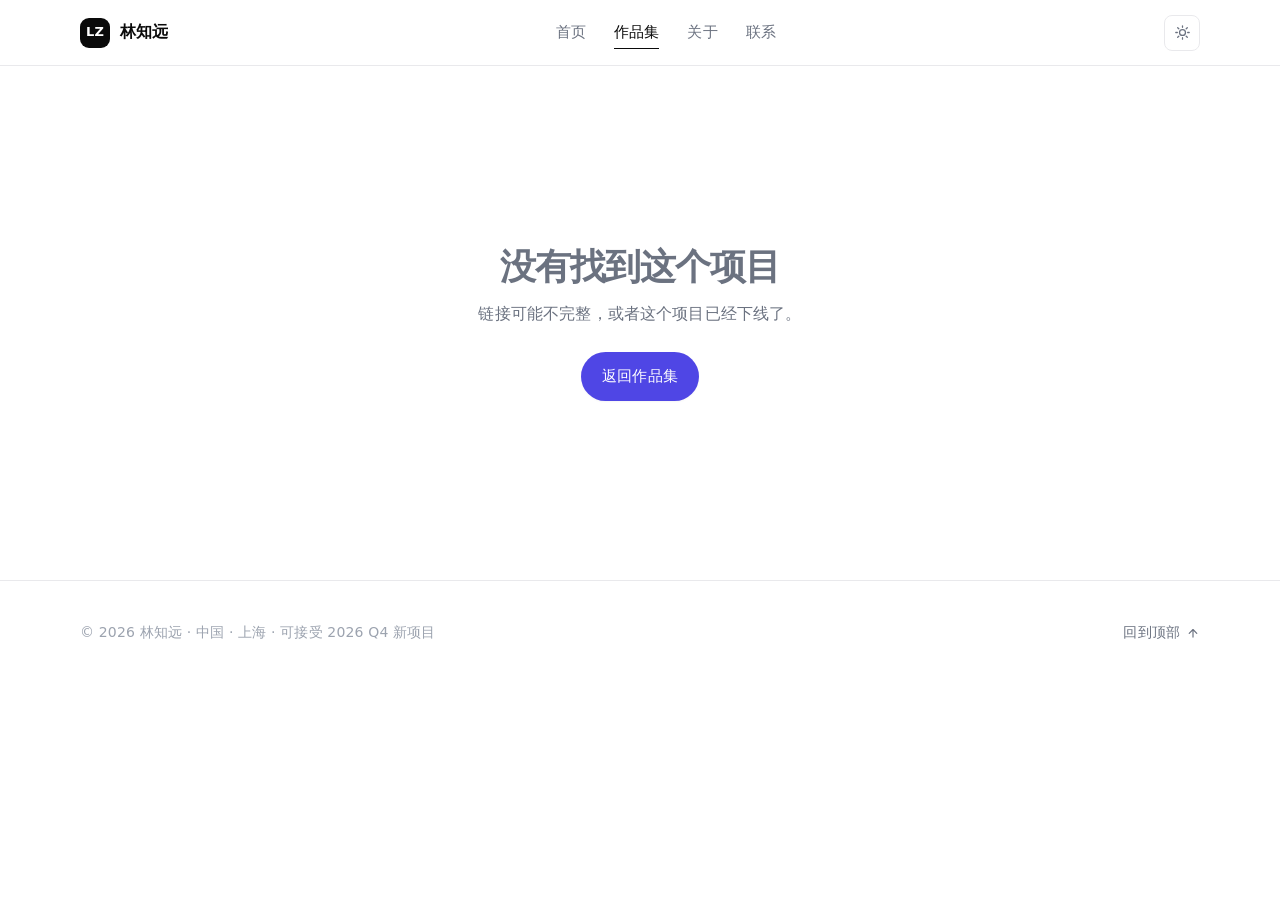
==== project.html @ 0f6c1aab "补齐作品详情页 project.html 与 js/project.js" ====
<!DOCTYPE html>
<html lang="zh-CN" data-page="project">
<head>
<meta charset="UTF-8">
<meta name="viewport" content="width=device-width, initial-scale=1">
<title>作品详情 — 林知远</title>
<meta name="description" content="项目详情：背景、过程与结果。">
<meta name="theme-color" content="#ffffff">
<script>
  (function () {
    try {
      var t = localStorage.getItem("theme");
      if (t !== "light" && t !== "dark") {
        t = window.matchMedia("(prefers-color-scheme: dark)").matches ? "dark" : "light";
      }
      document.documentElement.setAttribute("data-theme", t);
    } catch (e) {
      document.documentElement.setAttribute("data-theme", "light");
    }
  })();
</script>
<link rel="stylesheet" href="css/style.css">
<script src="https://beacon.cdn.qq.com/sdk/4.5.9/beacon_web.min.js"></script>
<script>
(function(){
  try{
    var beacon=new BeaconAction({
      appkey:'0WEB06U85YBSLJNL',
      versionCode:'1.0.0',
      channelID:'share',
      delay:1000,
      sessionDuration:30*60*1000,
      isOversea:true,
      needReportRqdEvent:false
    });
    beacon.onDirectUserAction('preview_page_view',{
      'url':location.href,
      'referrer':document.referrer,
      'title':document.title,
      'sandbox_id':'9fe0d0391ddb462aa90e1ad911d8eac5'
    });
  }catch(e){}
})();
</script></head>
<body>

<a class="skip-link" href="#main">跳到主要内容</a>

<header class="site-header">
  <div class="container">
    <a class="brand" href="index.html" aria-label="返回首页">
      <span class="brand__mark" id="brand-initials">LZ</span>
      <span id="brand-name">林知远</span>
    </a>

    <nav class="nav" id="nav-desktop" aria-label="主导航"></nav>

    <div class="header__actions">
      <button class="icon-btn theme-toggle" id="theme-toggle" type="button"
              aria-label="切换深浅色主题" title="切换深浅色主题">
        <svg class="icon-sun" viewBox="0 0 24 24" fill="none" stroke="currentColor" stroke-width="1.8"
             stroke-linecap="round" aria-hidden="true">
          <circle cx="12" cy="12" r="4.2"/>
          <path d="M12 2.5v2.2M12 19.3v2.2M2.5 12h2.2M19.3 12h2.2M5.2 5.2l1.6 1.6M17.2 17.2l1.6 1.6M18.8 5.2l-1.6 1.6M6.8 17.2l-1.6 1.6"/>
        </svg>
        <svg class="icon-moon" viewBox="0 0 24 24" fill="none" stroke="currentColor" stroke-width="1.8"
             stroke-linecap="round" stroke-linejoin="round" aria-hidden="true">
          <path d="M20.5 14.4A8.6 8.6 0 1 1 9.6 3.5a7 7 0 0 0 10.9 10.9Z"/>
        </svg>
      </button>

      <button class="icon-btn menu-btn" id="menu-toggle" type="button"
              aria-label="打开菜单" aria-expanded="false" aria-controls="nav-mobile">
        <svg viewBox="0 0 24 24" fill="none" stroke="currentColor" stroke-width="1.8"
             stroke-linecap="round" aria-hidden="true">
          <path d="M4 7h16M4 12h16M4 17h16"/>
        </svg>
      </button>
    </div>
  </div>
</header>

<nav class="mobile-nav" id="nav-mobile" data-open="false" aria-label="移动端导航"></nav>

<main id="main">

  <!-- 未找到作品时的兜底 -->
  <section class="section" id="not-found" hidden>
    <div class="container">
      <div class="empty">
        <h1 class="h2" style="margin-bottom: 12px;">没有找到这个项目</h1>
        <p style="margin-bottom: 24px;">链接可能不完整，或者这个项目已经下线了。</p>
        <a class="btn btn--primary" href="work.html">返回作品集</a>
      </div>
    </div>
  </section>

  <!-- 详情内容 -->
  <div id="project-root" hidden>

    <section class="detail-head">
      <div class="container">
        <div class="detail-head__inner">
          <a class="back-link" href="work.html">
            <svg viewBox="0 0 24 24" fill="none" stroke="currentColor" stroke-width="2"
                 stroke-linecap="round" stroke-linejoin="round" aria-hidden="true">
              <path d="M19 12H6M11.5 5.5 5 12l6.5 6.5"/>
            </svg>
            返回作品集
          </a>
          <span class="eyebrow" id="p-category"></span>
          <h1 class="detail-title" id="p-title"></h1>
          <p class="lead" id="p-summary"></p>
        </div>
      </div>
    </section>

    <section class="section" style="padding-top: 0;">
      <div class="container">
        <div class="detail-cover" id="p-cover"></div>
      </div>
    </section>

    <section class="section section--tight">
      <div class="container detail-body">
        <aside class="spec" id="p-spec" aria-label="项目信息"></aside>
        <div>
          <div class="prose" id="p-body"></div>
          <div class="gallery" id="p-gallery"></div>
        </div>
      </div>
    </section>

    <section class="section section--tight">
      <div class="container">
        <div class="pager" id="p-pager"></div>
      </div>
    </section>

  </div>

</main>

<footer class="site-footer">
  <div class="container">
    <span id="footer-copy"></span>
    <a class="to-top" href="#main">
      回到顶部
      <svg viewBox="0 0 24 24" fill="none" stroke="currentColor" stroke-width="2"
           stroke-linecap="round" stroke-linejoin="round" aria-hidden="true">
        <path d="M12 19V6M5.5 12.5 12 6l6.5 6.5"/>
      </svg>
    </a>
  </div>
</footer>

<script src="js/data.js"></script>
<script src="js/main.js"></script>
<script src="js/project.js"></script>
</body>
</html>
---- css/style.css ----
/* ==========================================================================
   style.css — 极简现代个人站
   1) 设计令牌  2) 基础重置  3) 排版  4) 布局  5) 组件  6) 页面区块  7) 响应式
   ========================================================================== */

/* --------------------------------------------------------------------------
   1. 设计令牌
   -------------------------------------------------------------------------- */
:root {
  /* 颜色 — 浅色 */
  --bg: #ffffff;
  --bg-subtle: #fafafa;
  --bg-elev: #ffffff;
  --fg: #0a0a0a;
  --fg-muted: #6b7280;
  --fg-faint: #9ca3af;
  --line: #e9e9ec;
  --line-strong: #d6d6db;
  --accent: #4f46e5;
  --accent-hover: #4338ca;
  --accent-soft: rgba(79, 70, 229, 0.08);
  --accent-fg: #ffffff;
  --header-bg: rgba(255, 255, 255, 0.78);
  --shadow-sm: 0 1px 2px rgba(10, 10, 10, 0.04);
  --shadow-md: 0 10px 30px rgba(10, 10, 10, 0.07);
  --shadow-lg: 0 24px 60px rgba(10, 10, 10, 0.12);
  --glow: radial-gradient(circle at 50% 50%, rgba(79, 70, 229, 0.14), transparent 68%);

  /* 尺寸 */
  --container: 1120px;
  --gutter: 24px;
  --header-h: 66px;
  --radius-sm: 8px;
  --radius: 12px;
  --radius-lg: 18px;
  --radius-full: 999px;

  /* 字体 */
  --font-sans: system-ui, -apple-system, "Inter", "Segoe UI", "PingFang SC",
    "Hiragino Sans GB", "Microsoft YaHei", "Noto Sans SC", sans-serif;
  --font-mono: ui-monospace, SFMono-Regular, "SF Mono", Menlo, Consolas, monospace;

  /* 动效 */
  --ease: cubic-bezier(0.22, 0.68, 0.24, 1);
  --dur: 0.28s;

  color-scheme: light;
}

[data-theme="dark"] {
  --bg: #0b0b0c;
  --bg-subtle: #101012;
  --bg-elev: #151517;
  --fg: #f4f4f5;
  --fg-muted: #a1a1aa;
  --fg-faint: #71717a;
  --line: #26262a;
  --line-strong: #3a3a40;
  --accent: #818cf8;
  --accent-hover: #a5b4fc;
  --accent-soft: rgba(129, 140, 248, 0.13);
  --accent-fg: #0b0b0c;
  --header-bg: rgba(11, 11, 12, 0.74);
  --shadow-sm: 0 1px 2px rgba(0, 0, 0, 0.5);
  --shadow-md: 0 10px 30px rgba(0, 0, 0, 0.5);
  --shadow-lg: 0 24px 60px rgba(0, 0, 0, 0.62);
  --glow: radial-gradient(circle at 50% 50%, rgba(129, 140, 248, 0.16), transparent 68%);

  color-scheme: dark;
}

/* --------------------------------------------------------------------------
   2. 基础重置
   -------------------------------------------------------------------------- */
*,
*::before,
*::after {
  box-sizing: border-box;
}

html {
  -webkit-text-size-adjust: 100%;
  scroll-behavior: smooth;
  scroll-padding-top: calc(var(--header-h) + 16px);
}

body {
  margin: 0;
  background: var(--bg);
  color: var(--fg);
  font-family: var(--font-sans);
  font-size: 16px;
  line-height: 1.7;
  letter-spacing: 0.01em;
  -webkit-font-smoothing: antialiased;
  -moz-osx-font-smoothing: grayscale;
  transition: background-color var(--dur) var(--ease), color var(--dur) var(--ease);
}

img,
svg {
  display: block;
  max-width: 100%;
}

a {
  color: inherit;
  text-decoration: none;
}

button {
  font: inherit;
  color: inherit;
  background: none;
  border: 0;
  cursor: pointer;
}

ul,
ol {
  margin: 0;
  padding: 0;
  list-style: none;
}

h1,
h2,
h3,
h4,
p {
  margin: 0;
}

:focus-visible {
  outline: 2px solid var(--accent);
  outline-offset: 3px;
  border-radius: 4px;
}

::selection {
  background: var(--accent-soft);
  color: var(--fg);
}

/* 跳到主内容 */
.skip-link {
  position: absolute;
  left: 16px;
  top: -60px;
  z-index: 100;
  padding: 10px 16px;
  background: var(--fg);
  color: var(--bg);
  border-radius: var(--radius-sm);
  font-size: 0.875rem;
  transition: top 0.2s var(--ease);
}
.skip-link:focus {
  top: 16px;
}

/* --------------------------------------------------------------------------
   3. 排版
   -------------------------------------------------------------------------- */
.display {
  font-size: clamp(2.4rem, 6.2vw, 4.25rem);
  line-height: 1.08;
  letter-spacing: -0.035em;
  font-weight: 600;
}

.h2 {
  font-size: clamp(1.6rem, 3.4vw, 2.25rem);
  line-height: 1.2;
  letter-spacing: -0.025em;
  font-weight: 600;
}

.h3 {
  font-size: clamp(1.1rem, 2vw, 1.3rem);
  line-height: 1.35;
  letter-spacing: -0.015em;
  font-weight: 600;
}

.eyebrow {
  display: inline-flex;
  align-items: center;
  gap: 8px;
  font-size: 0.78rem;
  font-weight: 500;
  letter-spacing: 0.14em;
  text-transform: uppercase;
  color: var(--accent);
}

.eyebrow::before {
  content: "";
  width: 6px;
  height: 6px;
  border-radius: 50%;
  background: var(--accent);
}

.lead {
  font-size: clamp(1rem, 1.6vw, 1.125rem);
  color: var(--fg-muted);
  max-width: 62ch;
}

.muted {
  color: var(--fg-muted);
}

.faint {
  color: var(--fg-faint);
}

.prose p + p {
  margin-top: 1.15em;
}

.prose {
  color: var(--fg-muted);
  font-size: 1.0625rem;
  max-width: 68ch;
}

.prose strong {
  color: var(--fg);
  font-weight: 600;
}

/* --------------------------------------------------------------------------
   4. 布局
   -------------------------------------------------------------------------- */
.container {
  width: min(100% - var(--gutter) * 2, var(--container));
  margin-inline: auto;
}

.section {
  padding-block: clamp(64px, 9vw, 120px);
}

.section--tight {
  padding-block: clamp(48px, 6vw, 80px);
}

.section--subtle {
  background: var(--bg-subtle);
  border-block: 1px solid var(--line);
}

.section-head {
  display: flex;
  align-items: flex-end;
  justify-content: space-between;
  gap: 24px;
  flex-wrap: wrap;
  margin-bottom: clamp(32px, 4vw, 48px);
}

.section-head__text {
  display: flex;
  flex-direction: column;
  gap: 12px;
}

.rule {
  height: 1px;
  background: var(--line);
  border: 0;
  margin: 0;
}

/* --------------------------------------------------------------------------
   5. 组件
   -------------------------------------------------------------------------- */

/* --- 按钮 --- */
.btn {
  display: inline-flex;
  align-items: center;
  gap: 8px;
  padding: 11px 20px;
  border-radius: var(--radius-full);
  font-size: 0.9375rem;
  font-weight: 500;
  letter-spacing: 0.005em;
  border: 1px solid transparent;
  transition: background-color var(--dur) var(--ease), color var(--dur) var(--ease),
    border-color var(--dur) var(--ease), transform var(--dur) var(--ease),
    box-shadow var(--dur) var(--ease);
  white-space: nowrap;
}

.btn:hover {
  transform: translateY(-1px);
}

.btn:active {
  transform: translateY(0);
}

.btn--primary {
  background: var(--accent);
  color: var(--accent-fg);
  box-shadow: var(--shadow-sm);
}
.btn--primary:hover {
  background: var(--accent-hover);
  box-shadow: var(--shadow-md);
}

.btn--ghost {
  border-color: var(--line-strong);
  color: var(--fg);
}
.btn--ghost:hover {
  border-color: var(--fg);
  background: var(--bg-subtle);
}

.btn--text {
  padding: 6px 0;
  color: var(--accent);
  font-weight: 500;
}
.btn--text:hover {
  transform: none;
  gap: 12px;
}

.btn--sm {
  padding: 8px 14px;
  font-size: 0.875rem;
}

/* --- 箭头图标 --- */
.arrow {
  width: 15px;
  height: 15px;
  flex: none;
  transition: transform var(--dur) var(--ease);
}
.btn:hover .arrow,
.card:hover .arrow {
  transform: translateX(3px);
}

/* --- 标签 / 徽章 --- */
.tag {
  display: inline-flex;
  align-items: center;
  padding: 6px 14px;
  border-radius: var(--radius-full);
  border: 1px solid var(--line);
  background: var(--bg-elev);
  color: var(--fg-muted);
  font-size: 0.875rem;
  transition: border-color var(--dur) var(--ease), color var(--dur) var(--ease),
    background-color var(--dur) var(--ease);
}

.tag:hover {
  border-color: var(--accent);
  color: var(--accent);
  background: var(--accent-soft);
}

.filters {
  display: flex;
  flex-wrap: wrap;
  gap: 10px;
  margin-bottom: clamp(28px, 3.5vw, 40px);
}

.chip {
  padding: 8px 16px;
  border-radius: var(--radius-full);
  border: 1px solid var(--line);
  color: var(--fg-muted);
  font-size: 0.875rem;
  font-weight: 500;
  transition: all var(--dur) var(--ease);
}

.chip:hover {
  border-color: var(--line-strong);
  color: var(--fg);
}

.chip[aria-pressed="true"] {
  background: var(--fg);
  border-color: var(--fg);
  color: var(--bg);
}

/* --- 分隔点 --- */
.dot-sep {
  color: var(--fg-faint);
}

/* --------------------------------------------------------------------------
   6. 页面区块
   -------------------------------------------------------------------------- */

/* --- 页头导航 --- */
.site-header {
  position: sticky;
  top: 0;
  z-index: 50;
  height: var(--header-h);
  display: flex;
  align-items: center;
  background: var(--header-bg);
  backdrop-filter: saturate(180%) blur(14px);
  -webkit-backdrop-filter: saturate(180%) blur(14px);
  border-bottom: 1px solid var(--line);
}

.site-header .container {
  display: flex;
  align-items: center;
  justify-content: space-between;
  gap: 16px;
}

.brand {
  display: inline-flex;
  align-items: center;
  gap: 10px;
  font-weight: 600;
  font-size: 0.9875rem;
  letter-spacing: -0.01em;
}

.brand__mark {
  width: 30px;
  height: 30px;
  border-radius: 9px;
  background: var(--fg);
  color: var(--bg);
  display: grid;
  place-items: center;
  font-size: 0.8125rem;
  font-weight: 700;
  letter-spacing: 0.02em;
  flex: none;
}

.nav {
  display: flex;
  align-items: center;
  gap: 28px;
}

.nav__link {
  position: relative;
  font-size: 0.9375rem;
  color: var(--fg-muted);
  transition: color var(--dur) var(--ease);
  padding-block: 4px;
}

.nav__link::after {
  content: "";
  position: absolute;
  left: 0;
  bottom: 0;
  height: 1px;
  width: 100%;
  background: currentColor;
  transform: scaleX(0);
  transform-origin: left;
  transition: transform var(--dur) var(--ease);
}

.nav__link:hover {
  color: var(--fg);
}
.nav__link:hover::after {
  transform: scaleX(1);
}

.nav__link[aria-current="page"] {
  color: var(--fg);
  font-weight: 500;
}
.nav__link[aria-current="page"]::after {
  transform: scaleX(1);
}

.header__actions {
  display: flex;
  align-items: center;
  gap: 8px;
}

.icon-btn {
  width: 36px;
  height: 36px;
  display: grid;
  place-items: center;
  border-radius: var(--radius-sm);
  border: 1px solid var(--line);
  color: var(--fg-muted);
  transition: all var(--dur) var(--ease);
}

.icon-btn:hover {
  color: var(--fg);
  border-color: var(--line-strong);
  background: var(--bg-subtle);
}

.icon-btn svg {
  width: 17px;
  height: 17px;
}

/* 主题图标显隐 */
.theme-toggle .icon-moon {
  display: none;
}
[data-theme="dark"] .theme-toggle .icon-sun {
  display: none;
}
[data-theme="dark"] .theme-toggle .icon-moon {
  display: block;
}

/* 移动端菜单按钮 */
.menu-btn {
  display: none;
}

/* 移动端抽屉 */
.mobile-nav {
  position: fixed;
  inset: var(--header-h) 0 auto 0;
  z-index: 49;
  background: var(--bg);
  border-bottom: 1px solid var(--line);
  padding: 12px var(--gutter) 24px;
  display: flex;
  flex-direction: column;
  gap: 4px;
  transform: translateY(-12px);
  opacity: 0;
  pointer-events: none;
  transition: opacity var(--dur) var(--ease), transform var(--dur) var(--ease);
}

.mobile-nav[data-open="true"] {
  opacity: 1;
  transform: none;
  pointer-events: auto;
}

.mobile-nav a {
  padding: 12px 0;
  border-bottom: 1px solid var(--line);
  font-size: 1rem;
  color: var(--fg-muted);
}

.mobile-nav a:last-child {
  border-bottom: 0;
}

.mobile-nav a[aria-current="page"] {
  color: var(--accent);
  font-weight: 500;
}

/* --- Hero --- */
.hero {
  position: relative;
  padding-block: clamp(72px, 11vw, 140px) clamp(56px, 8vw, 100px);
  overflow: hidden;
}

.hero__glow {
  position: absolute;
  width: 720px;
  height: 720px;
  right: -180px;
  top: -260px;
  background: var(--glow);
  pointer-events: none;
  z-index: 0;
}

.hero .container {
  position: relative;
  z-index: 1;
}

.hero__grid {
  display: grid;
  grid-template-columns: minmax(0, 1.55fr) minmax(0, 1fr);
  gap: clamp(32px, 5vw, 72px);
  align-items: center;
}

.hero__text {
  display: flex;
  flex-direction: column;
  gap: 24px;
  align-items: flex-start;
}

.hero__name {
  display: flex;
  flex-direction: column;
  gap: 14px;
}

.hero__cta {
  display: flex;
  gap: 12px;
  flex-wrap: wrap;
  margin-top: 4px;
}

.hero__meta {
  display: flex;
  gap: 20px;
  flex-wrap: wrap;
  margin-top: 20px;
  padding-top: 24px;
  border-top: 1px solid var(--line);
  width: 100%;
}

.hero__stat {
  display: flex;
  flex-direction: column;
  gap: 2px;
}

.hero__stat strong {
  font-size: 1.35rem;
  font-weight: 600;
  letter-spacing: -0.02em;
}

.hero__stat span {
  font-size: 0.8125rem;
  color: var(--fg-muted);
}

/* 头像 */
.portrait {
  position: relative;
  aspect-ratio: 1 / 1;
  border-radius: var(--radius-lg);
  overflow: hidden;
  border: 1px solid var(--line);
  background: var(--bg-subtle);
  box-shadow: var(--shadow-md);
}

.portrait svg {
  width: 100%;
  height: 100%;
}

/* --- 卡片 / 作品网格 --- */
.grid {
  display: grid;
  gap: 24px;
}

.grid--3 {
  grid-template-columns: repeat(3, minmax(0, 1fr));
}

.grid--2 {
  grid-template-columns: repeat(2, minmax(0, 1fr));
}

.work-grid {
  display: grid;
  grid-template-columns: repeat(auto-fill, minmax(300px, 1fr));
  gap: 28px 24px;
}

.card {
  display: flex;
  flex-direction: column;
  border: 1px solid var(--line);
  border-radius: var(--radius-lg);
  overflow: hidden;
  background: var(--bg-elev);
  transition: transform var(--dur) var(--ease), box-shadow var(--dur) var(--ease),
    border-color var(--dur) var(--ease);
}

.card:hover {
  transform: translateY(-4px);
  box-shadow: var(--shadow-lg);
  border-color: var(--line-strong);
}

.card__cover {
  aspect-ratio: 4 / 3;
  overflow: hidden;
  background: var(--bg-subtle);
  border-bottom: 1px solid var(--line);
}

.card__cover svg {
  width: 100%;
  height: 100%;
  transition: transform 0.6s var(--ease);
}

.card:hover .card__cover svg {
  transform: scale(1.035);
}

.card__body {
  padding: 20px 22px 22px;
  display: flex;
  flex-direction: column;
  gap: 8px;
  flex: 1;
}

.card__title {
  display: flex;
  align-items: center;
  justify-content: space-between;
  gap: 12px;
  font-size: 1.0625rem;
  font-weight: 600;
  letter-spacing: -0.01em;
}

.card__title .arrow {
  color: var(--fg-faint);
  flex: none;
}

.card:hover .card__title .arrow {
  color: var(--accent);
}

.card__desc {
  font-size: 0.9375rem;
  color: var(--fg-muted);
  line-height: 1.6;
}

.card__meta {
  margin-top: auto;
  padding-top: 12px;
  display: flex;
  align-items: center;
  gap: 8px;
  font-size: 0.8125rem;
  color: var(--fg-faint);
  font-variant-numeric: tabular-nums;
}

/* --- 技能 --- */
.skills {
  display: grid;
  grid-template-columns: repeat(auto-fit, minmax(240px, 1fr));
  gap: 32px 40px;
}

.skill-group h3 {
  font-size: 0.8125rem;
  font-weight: 600;
  letter-spacing: 0.1em;
  text-transform: uppercase;
  color: var(--fg-faint);
  margin-bottom: 14px;
}

.skill-group ul {
  display: flex;
  flex-wrap: wrap;
  gap: 8px;
}

/* --- 时间线 --- */
.timeline {
  display: flex;
  flex-direction: column;
}

.timeline__item {
  display: grid;
  grid-template-columns: 160px minmax(0, 1fr);
  gap: 32px;
  padding: 26px 0;
  border-top: 1px solid var(--line);
  position: relative;
}

.timeline__item:last-child {
  border-bottom: 1px solid var(--line);
}

.timeline__when {
  font-size: 0.875rem;
  color: var(--fg-muted);
  font-variant-numeric: tabular-nums;
  padding-top: 2px;
}

.timeline__body {
  display: flex;
  flex-direction: column;
  gap: 6px;
}

.timeline__role {
  font-size: 1.0625rem;
  font-weight: 600;
  letter-spacing: -0.01em;
}

.timeline__org {
  font-size: 0.9375rem;
  color: var(--accent);
}

.timeline__desc {
  font-size: 0.9375rem;
  color: var(--fg-muted);
  max-width: 62ch;
}

/* --- 联系 --- */
.contact {
  display: grid;
  grid-template-columns: minmax(0, 1.2fr) minmax(0, 1fr);
  gap: clamp(32px, 5vw, 72px);
  align-items: start;
}

.contact__mail {
  display: inline-flex;
  align-items: center;
  gap: 10px;
  font-size: clamp(1.1rem, 2.4vw, 1.6rem);
  font-weight: 500;
  letter-spacing: -0.02em;
  border-bottom: 1px solid var(--line-strong);
  padding-bottom: 6px;
  transition: border-color var(--dur) var(--ease), color var(--dur) var(--ease);
  word-break: break-all;
}

.contact__mail:hover {
  color: var(--accent);
  border-color: var(--accent);
}

.contact__list {
  display: flex;
  flex-direction: column;
}

.contact__row {
  display: flex;
  align-items: center;
  justify-content: space-between;
  gap: 16px;
  padding: 16px 0;
  border-top: 1px solid var(--line);
  font-size: 0.9375rem;
  transition: color var(--dur) var(--ease);
}

.contact__row:last-child {
  border-bottom: 1px solid var(--line);
}

.contact__row:hover {
  color: var(--accent);
}

.contact__row span:first-child {
  color: var(--fg-muted);
}

.contact__row:hover span:first-child {
  color: var(--accent);
}

/* --- 页脚 --- */
.site-footer {
  border-top: 1px solid var(--line);
  padding-block: 40px;
  font-size: 0.875rem;
  color: var(--fg-faint);
}

.site-footer .container {
  display: flex;
  align-items: center;
  justify-content: space-between;
  gap: 16px;
  flex-wrap: wrap;
}

.to-top {
  display: inline-flex;
  align-items: center;
  gap: 6px;
  color: var(--fg-muted);
  transition: color var(--dur) var(--ease);
}

.to-top:hover {
  color: var(--accent);
}

.to-top svg {
  width: 14px;
  height: 14px;
}

/* --- 作品详情页 --- */
.detail-head {
  padding-block: clamp(48px, 7vw, 88px) clamp(32px, 4vw, 48px);
}

.detail-head__inner {
  display: flex;
  flex-direction: column;
  gap: 20px;
  max-width: 800px;
}

.back-link {
  display: inline-flex;
  align-items: center;
  gap: 7px;
  font-size: 0.875rem;
  color: var(--fg-muted);
  transition: color var(--dur) var(--ease), gap var(--dur) var(--ease);
  width: fit-content;
}

.back-link:hover {
  color: var(--accent);
  gap: 11px;
}

.back-link svg {
  width: 14px;
  height: 14px;
}

.detail-title {
  font-size: clamp(2rem, 5vw, 3.25rem);
  line-height: 1.1;
  letter-spacing: -0.035em;
  font-weight: 600;
}

.detail-cover {
  border-radius: var(--radius-lg);
  overflow: hidden;
  border: 1px solid var(--line);
  aspect-ratio: 16 / 9;
  background: var(--bg-subtle);
  box-shadow: var(--shadow-md);
}

.detail-cover svg {
  width: 100%;
  height: 100%;
}

.detail-body {
  display: grid;
  grid-template-columns: 240px minmax(0, 1fr);
  gap: clamp(32px, 5vw, 72px);
  align-items: start;
}

.spec {
  display: flex;
  flex-direction: column;
  position: sticky;
  top: calc(var(--header-h) + 32px);
}

.spec__row {
  display: flex;
  flex-direction: column;
  gap: 4px;
  padding: 14px 0;
  border-top: 1px solid var(--line);
}

.spec__row:last-child {
  border-bottom: 1px solid var(--line);
}

.spec__key {
  font-size: 0.75rem;
  font-weight: 600;
  letter-spacing: 0.1em;
  text-transform: uppercase;
  color: var(--fg-faint);
}

.spec__val {
  font-size: 0.9375rem;
}

.gallery {
  display: grid;
  grid-template-columns: repeat(2, minmax(0, 1fr));
  gap: 20px;
  margin-top: 40px;
}

.gallery > * {
  border-radius: var(--radius);
  overflow: hidden;
  border: 1px solid var(--line);
  aspect-ratio: 4 / 3;
  background: var(--bg-subtle);
}

.gallery > * svg {
  width: 100%;
  height: 100%;
}

.gallery > *:first-child {
  grid-column: 1 / -1;
  aspect-ratio: 16 / 9;
}

.pager {
  display: flex;
  justify-content: space-between;
  gap: 16px;
  margin-top: clamp(56px, 7vw, 88px);
  padding-top: 32px;
  border-top: 1px solid var(--line);
  flex-wrap: wrap;
}

.pager__item {
  display: flex;
  flex-direction: column;
  gap: 4px;
  max-width: 45%;
}

.pager__item--next {
  text-align: right;
  margin-left: auto;
}

.pager__label {
  font-size: 0.75rem;
  letter-spacing: 0.1em;
  text-transform: uppercase;
  color: var(--fg-faint);
}

.pager__name {
  font-size: 1rem;
  font-weight: 500;
  transition: color var(--dur) var(--ease);
}

.pager__item:hover .pager__name {
  color: var(--accent);
}

/* --- 空状态 --- */
.empty {
  padding: 64px 0;
  text-align: center;
  color: var(--fg-muted);
}

/* --------------------------------------------------------------------------
   7. 入场动效
   -------------------------------------------------------------------------- */
.reveal {
  opacity: 0;
  transform: translateY(18px);
  transition: opacity 0.7s var(--ease), transform 0.7s var(--ease);
  will-change: opacity, transform;
}

.reveal.is-visible {
  opacity: 1;
  transform: none;
}

.reveal[data-delay="1"] {
  transition-delay: 0.08s;
}
.reveal[data-delay="2"] {
  transition-delay: 0.16s;
}
.reveal[data-delay="3"] {
  transition-delay: 0.24s;
}

/* --------------------------------------------------------------------------
   8. 响应式
   -------------------------------------------------------------------------- */
@media (max-width: 1024px) {
  .hero__grid {
    grid-template-columns: 1fr;
  }
  .portrait {
    max-width: 320px;
  }
  .grid--3 {
    grid-template-columns: repeat(2, minmax(0, 1fr));
  }
  .detail-body {
    grid-template-columns: 1fr;
  }
  .spec {
    position: static;
    display: grid;
    grid-template-columns: repeat(2, minmax(0, 1fr));
    gap: 0 24px;
  }
  .contact {
    grid-template-columns: 1fr;
  }
}

@media (max-width: 768px) {
  :root {
    --gutter: 20px;
  }

  .nav {
    display: none;
  }

  .menu-btn {
    display: grid;
  }

  .grid--3,
  .grid--2 {
    grid-template-columns: 1fr;
  }

  .timeline__item {
    grid-template-columns: 1fr;
    gap: 8px;
  }

  .gallery {
    grid-template-columns: 1fr;
  }

  .gallery > *:first-child {
    grid-column: auto;
    aspect-ratio: 4 / 3;
  }

  .pager__item {
    max-width: 100%;
  }

  .pager__item--next {
    text-align: left;
    margin-left: 0;
  }

  .section-head {
    align-items: flex-start;
  }
}

@media (max-width: 480px) {
  .hero__meta {
    gap: 16px;
  }
  .hero__stat strong {
    font-size: 1.15rem;
  }
}

/* --------------------------------------------------------------------------
   9. 无障碍降级 & 打印
   -------------------------------------------------------------------------- */
@media (prefers-reduced-motion: reduce) {
  html {
    scroll-behavior: auto;
  }
  *,
  *::before,
  *::after {
    animation-duration: 0.001ms !important;
    animation-iteration-count: 1 !important;
    transition-duration: 0.001ms !important;
  }
  .reveal {
    opacity: 1;
    transform: none;
  }
}

@media print {
  .site-header,
  .mobile-nav,
  .to-top,
  .pager {
    display: none !important;
  }
  body {
    color: #000;
    background: #fff;
  }
}
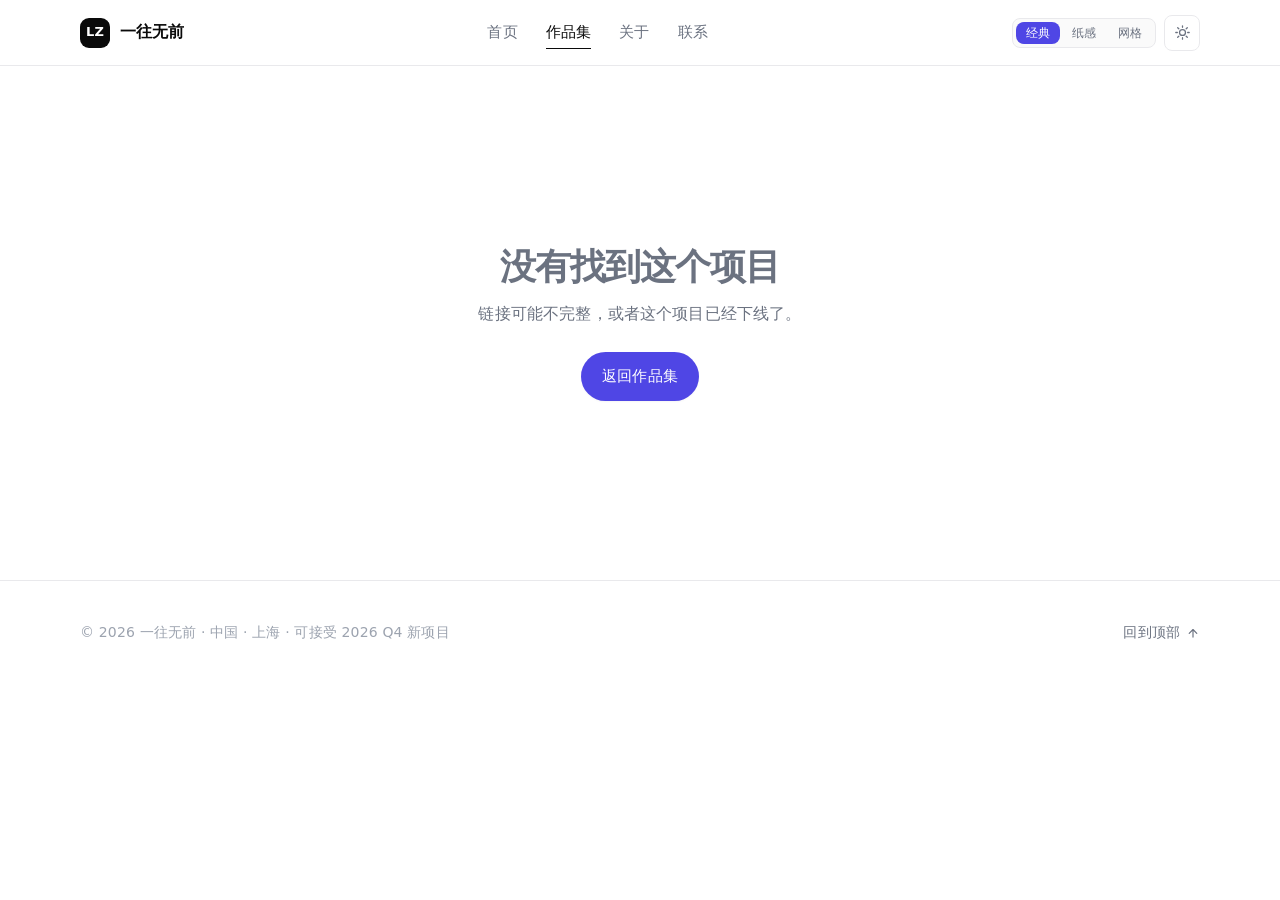
==== commit 31c0a2c8: "新增三态风格切换器：经典 / 纸感编辑 / 网格技术 - header 右侧新增「经典·纸感·网格」切换器，选择持久化到 localStorage - 新增 :root[data-style="pap" ====
--- a/project.html
+++ b/project.html
@@ -7,15 +7,22 @@
 <meta name="description" content="项目详情：背景、过程与结果。">
 <meta name="theme-color" content="#ffffff">
 <script>
+  /* 防首屏闪白：在样式加载前决定风格与主题 */
   (function () {
+    var root = document.documentElement;
     try {
+      var s = localStorage.getItem("style");
+      if (s !== "paper" && s !== "grid") s = "classic";
+      root.setAttribute("data-style", s);
+
       var t = localStorage.getItem("theme");
       if (t !== "light" && t !== "dark") {
         t = window.matchMedia("(prefers-color-scheme: dark)").matches ? "dark" : "light";
       }
-      document.documentElement.setAttribute("data-theme", t);
+      root.setAttribute("data-theme", t);
     } catch (e) {
-      document.documentElement.setAttribute("data-theme", "light");
+      root.setAttribute("data-style", "classic");
+      root.setAttribute("data-theme", "light");
     }
   })();
 </script>
@@ -56,6 +63,16 @@
     <nav class="nav" id="nav-desktop" aria-label="主导航"></nav>
 
     <div class="header__actions">
+
+      <div class="style-switch" role="group" aria-label="切换网站风格">
+        <button class="style-switch__btn" type="button" data-style-btn="classic" aria-pressed="true"
+                title="当前风格">经典</button>
+        <button class="style-switch__btn" type="button" data-style-btn="paper" aria-pressed="false"
+                title="东方人文 · 纸感编辑风">纸感</button>
+        <button class="style-switch__btn" type="button" data-style-btn="grid" aria-pressed="false"
+                title="暗色先锋 · 网格技术风">网格</button>
+      </div>
+
       <button class="icon-btn theme-toggle" id="theme-toggle" type="button"
               aria-label="切换深浅色主题" title="切换深浅色主题">
         <svg class="icon-sun" viewBox="0 0 24 24" fill="none" stroke="currentColor" stroke-width="1.8"
--- a/css/style.css
+++ b/css/style.css
@@ -39,6 +39,17 @@
   --font-sans: system-ui, -apple-system, "Inter", "Segoe UI", "PingFang SC",
     "Hiragino Sans GB", "Microsoft YaHei", "Noto Sans SC", sans-serif;
   --font-mono: ui-monospace, SFMono-Regular, "SF Mono", Menlo, Consolas, monospace;
+  --font-display: var(--font-sans);
+  --font-title: KaiTi, "楷体", STKaiti, "Kaiti SC", "KaiTi_GB2312", serif;
+
+  /* 强调元素（精选标题 / 首屏主按钮）— 随风格切换 */
+  --title-accent: #d32f2f;
+  --cta-bg: #8b5a2b;
+  --cta-bg-hover: #734a23;
+  --cta-fg: #ffffff;
+  --cta-radius: 4px;
+
+  /* 封面调色板（经典风格不覆盖，data.js 里走 fallback 原色） */
 
   /* 动效 */
   --ease: cubic-bezier(0.22, 0.68, 0.24, 1);
@@ -65,6 +76,117 @@
   --shadow-md: 0 10px 30px rgba(0, 0, 0, 0.5);
   --shadow-lg: 0 24px 60px rgba(0, 0, 0, 0.62);
   --glow: radial-gradient(circle at 50% 50%, rgba(129, 140, 248, 0.16), transparent 68%);
+  --title-accent: #ef5350;
+
+  color-scheme: dark;
+}
+
+/* --------------------------------------------------------------------------
+   1b. 风格 B —— 东方人文 · 纸感编辑风
+   -------------------------------------------------------------------------- */
+:root[data-style="paper"] {
+  --bg: #f7f4ed;
+  --bg-subtle: #efeae0;
+  --bg-elev: #fbf9f4;
+  --fg: #1c1a17;
+  --fg-muted: #6b6157;
+  --fg-faint: #9a9084;
+  --line: #dcd4c6;
+  --line-strong: #c6bba8;
+  --accent: #a8322d;
+  --accent-hover: #8e2823;
+  --accent-soft: rgba(168, 50, 45, 0.08);
+  --accent-fg: #f7f4ed;
+  --header-bg: rgba(247, 244, 237, 0.85);
+  --shadow-sm: none;
+  --shadow-md: none;
+  --shadow-lg: none;
+  --glow: radial-gradient(circle at 50% 50%, rgba(168, 50, 45, 0.06), transparent 68%);
+
+  --radius-sm: 0px;
+  --radius: 0px;
+  --radius-lg: 0px;
+  --radius-full: 0px;
+
+  --font-display: "Songti SC", "SimSun", "Noto Serif SC", "Source Han Serif SC", serif;
+  --font-title: KaiTi, "楷体", STKaiti, "Kaiti SC", "KaiTi_GB2312", serif;
+
+  --title-accent: #a8322d;
+  --cta-bg: #a8322d;
+  --cta-bg-hover: #8e2823;
+  --cta-fg: #f7f4ed;
+  --cta-radius: 0px;
+
+  /* 封面调色板 —— 低饱和暖色，与纸感底子同一调性 */
+  --cv-indigo-deep: #3a4358; --cv-indigo-mid: #66708a;
+  --cv-indigo-soft: #c3c6cf; --cv-indigo-tint: #eae7df;
+  --cv-amber-deep: #6f4a1a; --cv-amber-mid: #a9762f;
+  --cv-amber-soft: #e0c79b; --cv-amber-tint: #f3ecdd;
+  --cv-teal-deep: #2c4f47; --cv-teal-mid: #4f7d72;
+  --cv-teal-soft: #b6c9c1; --cv-teal-tint: #e4eae4;
+  --cv-rose-deep: #6b3634; --cv-rose-mid: #9c5a58;
+  --cv-rose-soft: #d9b6b1; --cv-rose-tint: #f2e6e3;
+  --cv-violet-deep: #4a3a4c; --cv-violet-mid: #775f78;
+  --cv-violet-soft: #c9bcc4; --cv-violet-tint: #ece7e6;
+  --cv-slate-deep: #3d3a34; --cv-slate-mid: #6d675d;
+  --cv-slate-soft: #c4bfb5; --cv-slate-tint: #e9e6df;
+
+  --dur: 0.6s;
+
+  color-scheme: light;
+}
+
+/* --------------------------------------------------------------------------
+   1c. 风格 C —— 暗色先锋 · 网格技术风
+   -------------------------------------------------------------------------- */
+:root[data-style="grid"] {
+  --bg: #0a0a0b;
+  --bg-subtle: #101014;
+  --bg-elev: #121216;
+  --fg: #f2f2f5;
+  --fg-muted: #8a8a96;
+  --fg-faint: #63636e;
+  --line: #23232b;
+  --line-strong: #33333d;
+  --accent: #4ade80;
+  --accent-hover: #38c46a;
+  --accent-soft: rgba(74, 222, 128, 0.12);
+  --accent-fg: #0a0a0b;
+  --header-bg: rgba(10, 10, 11, 0.78);
+  --shadow-sm: none;
+  --shadow-md: none;
+  --shadow-lg: none;
+  --glow: radial-gradient(circle at 50% 50%, rgba(74, 222, 128, 0.15), transparent 68%);
+
+  --radius-sm: 6px;
+  --radius: 6px;
+  --radius-lg: 8px;
+  --radius-full: 6px;
+
+  --font-display: var(--font-sans);
+  --font-title: var(--font-sans);
+
+  --title-accent: #4ade80;
+  --cta-bg: #4ade80;
+  --cta-bg-hover: #38c46a;
+  --cta-fg: #0a0a0b;
+  --cta-radius: 6px;
+
+  /* 封面调色板 —— 暗底 + 高亮几何，配近黑背景 */
+  --cv-indigo-deep: #a5b4fc; --cv-indigo-mid: #6366f1;
+  --cv-indigo-soft: #23233a; --cv-indigo-tint: #14141f;
+  --cv-amber-deep: #fbbf24; --cv-amber-mid: #d97706;
+  --cv-amber-soft: #2e2718; --cv-amber-tint: #1a1610;
+  --cv-teal-deep: #5eead4; --cv-teal-mid: #14b8a6;
+  --cv-teal-soft: #1c2e2a; --cv-teal-tint: #0f1a18;
+  --cv-rose-deep: #fda4af; --cv-rose-mid: #f43f5e;
+  --cv-rose-soft: #33191f; --cv-rose-tint: #1c1114;
+  --cv-violet-deep: #c4b5fd; --cv-violet-mid: #8b5cf6;
+  --cv-violet-soft: #291f38; --cv-violet-tint: #17131f;
+  --cv-slate-deep: #94a3b8; --cv-slate-mid: #64748b;
+  --cv-slate-soft: #22262e; --cv-slate-tint: #12141a;
+
+  --dur: 0.2s;
 
   color-scheme: dark;
 }
@@ -163,6 +285,7 @@
    3. 排版
    -------------------------------------------------------------------------- */
 .display {
+  font-family: var(--font-display);
   font-size: clamp(2.4rem, 6.2vw, 4.25rem);
   line-height: 1.08;
   letter-spacing: -0.035em;
@@ -170,13 +293,22 @@
 }
 
 .h2 {
+  font-family: var(--font-display);
   font-size: clamp(1.6rem, 3.4vw, 2.25rem);
   line-height: 1.2;
   letter-spacing: -0.025em;
   font-weight: 600;
 }
 
+/* 首页「精选作品」标题：字体 / 颜色随风格与主题变化（只作用于这一处） */
+#featured-title {
+  font-family: var(--font-title);
+  color: var(--title-accent);
+  font-size: clamp(1.8rem, 3.8vw, 2.5rem);
+}
+
 .h3 {
+  font-family: var(--font-display);
   font-size: clamp(1.1rem, 2vw, 1.3rem);
   line-height: 1.35;
   letter-spacing: -0.015em;
@@ -311,6 +443,17 @@
 .btn--primary:hover {
   background: var(--accent-hover);
   box-shadow: var(--shadow-md);
+}
+
+/* 首屏「查看作品集」按钮：颜色与圆角随风格切换（只作用于首屏这一处，
+   不影响 project.html 的「返回作品集」） */
+.hero__cta .btn--primary {
+  background: var(--cta-bg);
+  color: var(--cta-fg);
+  border-radius: var(--cta-radius);
+}
+.hero__cta .btn--primary:hover {
+  background: var(--cta-bg-hover);
 }
 
 .btn--ghost {
@@ -1229,3 +1372,92 @@
     background: #fff;
   }
 }
+
+/* --------------------------------------------------------------------------
+   10. 风格切换器 & 风格专属微调
+   -------------------------------------------------------------------------- */
+
+.style-switch {
+  display: inline-flex;
+  align-items: center;
+  gap: 2px;
+  padding: 3px;
+  border: 1px solid var(--line);
+  border-radius: var(--radius-sm);
+  background: var(--bg-subtle);
+}
+
+.style-switch__btn {
+  padding: 5px 10px;
+  font-size: 0.75rem;
+  font-weight: 500;
+  line-height: 1;
+  color: var(--fg-muted);
+  border-radius: var(--radius-sm);
+  white-space: nowrap;
+  transition: background-color var(--dur) var(--ease), color var(--dur) var(--ease);
+}
+
+.style-switch__btn:hover {
+  color: var(--fg);
+}
+
+.style-switch__btn[aria-pressed="true"] {
+  background: var(--accent);
+  color: var(--accent-fg);
+}
+
+/* 纸感 / 网格自带明暗基调，隐藏太阳月亮按钮 */
+:root[data-style="paper"] .theme-toggle,
+:root[data-style="grid"] .theme-toggle {
+  display: none;
+}
+
+/* --- 纸感：标题字距放开，卡片只留墨线 --- */
+:root[data-style="paper"] .display,
+:root[data-style="paper"] .h2,
+:root[data-style="paper"] .h3 {
+  letter-spacing: 0.01em;
+}
+
+:root[data-style="paper"] .card:hover {
+  transform: none;
+  border-color: var(--fg);
+}
+
+:root[data-style="paper"] .card:hover .card__cover svg {
+  transform: none;
+}
+
+/* --- 网格：背景铺淡网格线，卡片悬停描边点亮 --- */
+:root[data-style="grid"] body {
+  background-image: linear-gradient(to right, #17171c 1px, transparent 1px),
+    linear-gradient(to bottom, #17171c 1px, transparent 1px);
+  background-size: 80px 80px;
+}
+
+:root[data-style="grid"] .card:hover {
+  transform: translateY(-2px);
+  border-color: var(--accent);
+}
+
+:root[data-style="grid"] .card:hover .card__cover svg {
+  transform: scale(1.02);
+}
+
+@media (max-width: 768px) {
+  .style-switch__btn {
+    padding: 5px 7px;
+    font-size: 0.7rem;
+  }
+}
+
+@media (max-width: 400px) {
+  .style-switch {
+    padding: 2px;
+  }
+  .style-switch__btn {
+    padding: 5px 5px;
+    font-size: 0.68rem;
+  }
+}
